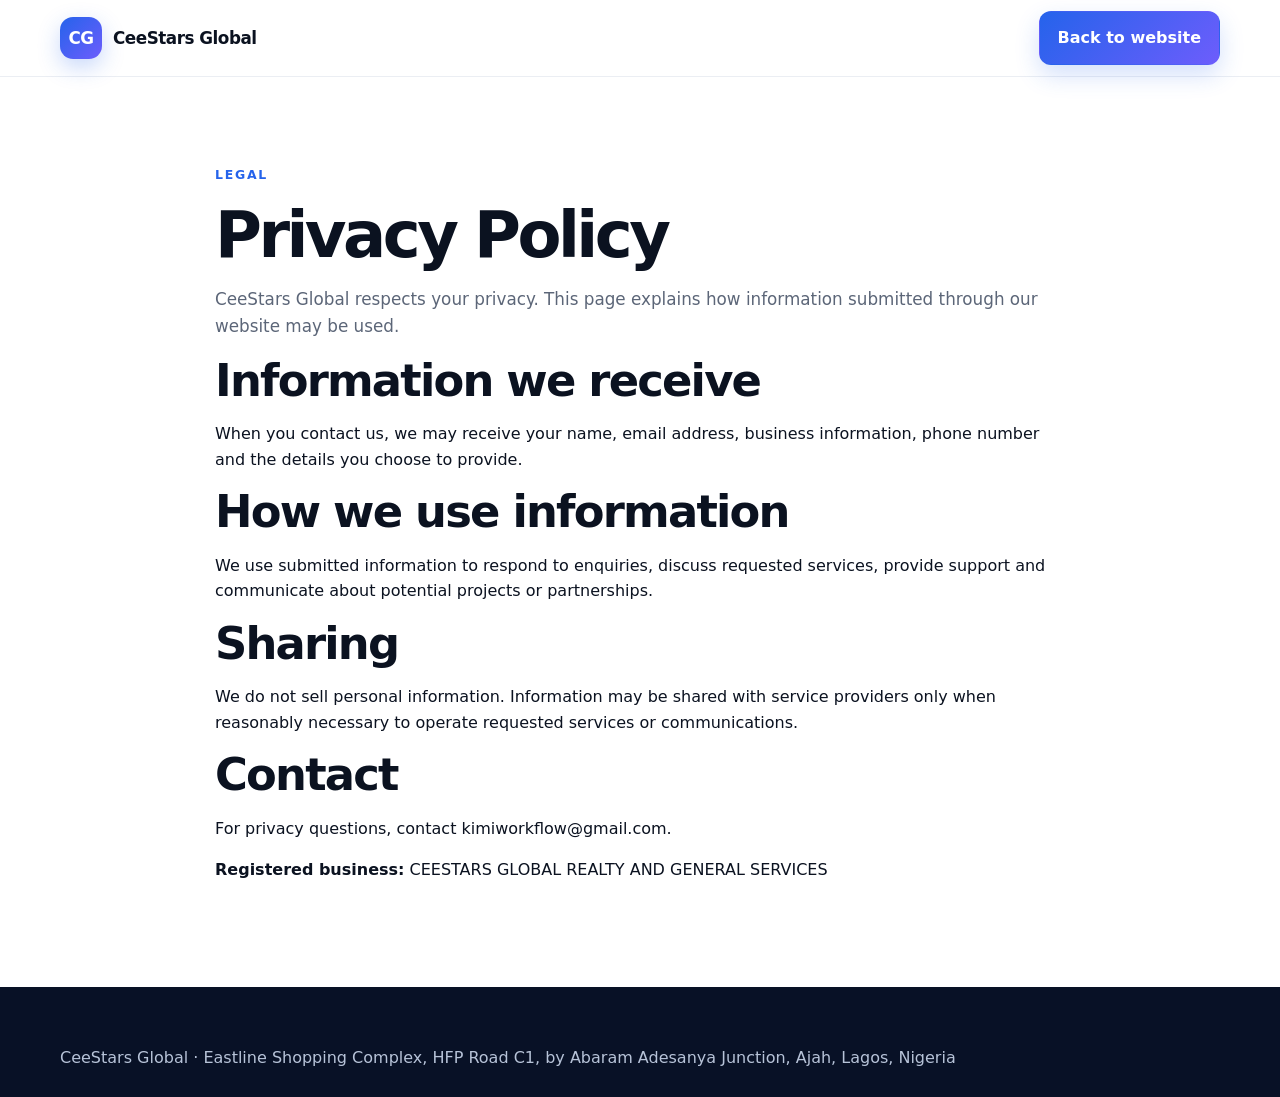
==== privacy.html @ 8e91f894 "Add files via upload" ====
<!doctype html><html lang="en"><head><meta charset="utf-8"><meta name="viewport" content="width=device-width,initial-scale=1"><title>Privacy Policy | CeeStars Global</title><link rel="stylesheet" href="styles.css"></head><body><header><div class="container nav"><a class="brand" href="index.html"><span class="logo">CG</span><span>CeeStars Global</span></a><a class="btn btn-primary" href="index.html">Back to website</a></div></header><main><section><div class="container" style="max-width:850px"><div class="kicker">Legal</div><h1>Privacy Policy</h1><p class="lead">CeeStars Global respects your privacy. This page explains how information submitted through our website may be used.</p><h2>Information we receive</h2><p>When you contact us, we may receive your name, email address, business information, phone number and the details you choose to provide.</p><h2>How we use information</h2><p>We use submitted information to respond to enquiries, discuss requested services, provide support and communicate about potential projects or partnerships.</p><h2>Sharing</h2><p>We do not sell personal information. Information may be shared with service providers only when reasonably necessary to operate requested services or communications.</p><h2>Contact</h2><p>For privacy questions, contact <a href="mailto:kimiworkflow@gmail.com">kimiworkflow@gmail.com</a>.</p><p><strong>Registered business:</strong> CEESTARS GLOBAL REALTY AND GENERAL SERVICES</p></div></section></main><footer><div class="container">CeeStars Global · Eastline Shopping Complex, HFP Road C1, by Abaram Adesanya Junction, Ajah, Lagos, Nigeria</div></footer></body></html>
---- styles.css ----
:root{
  --ink:#0b1220;
  --muted:#5c6678;
  --paper:#f7f9fc;
  --white:#ffffff;
  --navy:#0b1733;
  --blue:#2563eb;
  --cyan:#16b8d4;
  --violet:#6d5dfc;
  --line:#e6eaf1;
  --shadow:0 18px 50px rgba(11,23,51,.10);
  --radius:22px;
}
*{box-sizing:border-box}
html{scroll-behavior:smooth}
body{margin:0;font-family:Inter,ui-sans-serif,system-ui,-apple-system,BlinkMacSystemFont,"Segoe UI",sans-serif;color:var(--ink);background:var(--white);line-height:1.6}
a{text-decoration:none;color:inherit}
.container{width:min(1160px,92%);margin:auto}
header{position:sticky;top:0;z-index:50;background:rgba(255,255,255,.92);backdrop-filter:blur(16px);border-bottom:1px solid rgba(230,234,241,.8)}
.nav{height:76px;display:flex;align-items:center;justify-content:space-between;gap:24px}
.brand{display:flex;align-items:center;gap:11px;font-weight:800;letter-spacing:-.03em}
.logo{width:42px;height:42px;border-radius:13px;display:grid;place-items:center;color:#fff;font-weight:900;background:linear-gradient(135deg,var(--blue),var(--violet));box-shadow:0 8px 22px rgba(37,99,235,.25)}
.brand span{font-size:1.05rem}
.navlinks{display:flex;gap:20px;align-items:center;font-size:.92rem;font-weight:650;color:#39445a}
.navlinks a:hover{color:var(--blue)}
.btn{display:inline-flex;align-items:center;justify-content:center;gap:8px;padding:13px 18px;border-radius:12px;font-weight:750;border:1px solid transparent;transition:.2s}
.btn-primary{color:#fff;background:linear-gradient(135deg,var(--blue),var(--violet));box-shadow:0 10px 25px rgba(37,99,235,.2)}
.btn-primary:hover{transform:translateY(-1px);box-shadow:0 14px 30px rgba(37,99,235,.27)}
.btn-secondary{background:#fff;border-color:var(--line)}
.menu{display:none;border:0;background:none;font-size:1.5rem}
.hero{background:
 radial-gradient(circle at 85% 20%,rgba(22,184,212,.18),transparent 27%),
 radial-gradient(circle at 70% 75%,rgba(109,93,252,.15),transparent 30%),
 linear-gradient(180deg,#f8fbff 0%,#fff 100%);
 padding:92px 0 78px;overflow:hidden}
.hero-grid{display:grid;grid-template-columns:1.08fr .92fr;gap:56px;align-items:center}
.eyebrow{display:inline-flex;padding:7px 12px;border:1px solid #dce7ff;border-radius:999px;background:#f1f6ff;color:#2453bd;font-size:.82rem;font-weight:800}
h1{font-size:clamp(2.7rem,5vw,4.65rem);line-height:1.02;letter-spacing:-.055em;margin:18px 0}
.gradient{background:linear-gradient(90deg,var(--blue),var(--violet),var(--cyan));-webkit-background-clip:text;background-clip:text;color:transparent}
.hero p{font-size:1.15rem;color:var(--muted);max-width:680px}
.actions{display:flex;gap:12px;flex-wrap:wrap;margin-top:28px}
.meta{display:flex;gap:10px;flex-wrap:wrap;margin-top:24px;color:#566176;font-size:.88rem;font-weight:650}
.meta span{padding:7px 10px;background:#fff;border:1px solid var(--line);border-radius:999px}
.visual{position:relative;min-height:420px}
.orbit{position:absolute;inset:20px;border-radius:40px;background:linear-gradient(145deg,#0b1733,#162a52);box-shadow:var(--shadow);overflow:hidden}
.orbit:before,.orbit:after{content:"";position:absolute;border-radius:50%;filter:blur(1px)}
.orbit:before{width:280px;height:280px;right:-80px;top:-80px;background:radial-gradient(circle,rgba(22,184,212,.5),transparent 68%)}
.orbit:after{width:320px;height:320px;left:-130px;bottom:-160px;background:radial-gradient(circle,rgba(109,93,252,.55),transparent 68%)}
.network{position:absolute;inset:48px;display:grid;place-items:center}
.node{position:absolute;width:90px;height:90px;border-radius:24px;background:rgba(255,255,255,.09);border:1px solid rgba(255,255,255,.16);display:grid;place-items:center;color:#fff;font-weight:850;text-align:center;backdrop-filter:blur(8px)}
.node.main{width:128px;height:128px;border-radius:34px;background:linear-gradient(135deg,var(--blue),var(--violet));font-size:1.35rem;box-shadow:0 20px 50px rgba(0,0,0,.22)}
.n1{top:0;left:20%}.n2{top:24%;right:2%}.n3{bottom:4%;right:17%}.n4{bottom:0;left:8%}.n5{top:43%;left:0}
.line{position:absolute;height:2px;background:linear-gradient(90deg,rgba(22,184,212,.2),rgba(255,255,255,.45),rgba(109,93,252,.2));transform-origin:left center}
.l1{width:210px;top:26%;left:29%;transform:rotate(8deg)}.l2{width:210px;top:47%;left:55%;transform:rotate(-35deg)}.l3{width:230px;top:67%;left:31%;transform:rotate(24deg)}.l4{width:170px;top:48%;left:13%;transform:rotate(-10deg)}
section{padding:88px 0}
.section-head{max-width:720px;margin-bottom:40px}
.kicker{font-size:.78rem;text-transform:uppercase;letter-spacing:.14em;font-weight:850;color:var(--blue)}
h2{font-size:clamp(2rem,3.5vw,3.1rem);line-height:1.08;letter-spacing:-.04em;margin:9px 0 14px}
.lead{color:var(--muted);font-size:1.05rem}
.grid{display:grid;gap:18px}
.cards{grid-template-columns:repeat(3,1fr)}
.card{padding:28px;background:#fff;border:1px solid var(--line);border-radius:var(--radius);box-shadow:0 10px 35px rgba(11,23,51,.045)}
.card:hover{transform:translateY(-3px);box-shadow:var(--shadow);transition:.2s}
.icon{width:46px;height:46px;border-radius:14px;display:grid;place-items:center;background:#eef4ff;color:var(--blue);font-size:1.2rem;margin-bottom:18px}
.card h3{margin:0 0 8px;font-size:1.1rem}
.card p{margin:0;color:var(--muted);font-size:.94rem}
.dark{background:var(--navy);color:#fff}
.dark .lead{color:#b7c3d8}.dark .kicker{color:#66d9eb}
.dark .card{background:rgba(255,255,255,.055);border-color:rgba(255,255,255,.10);box-shadow:none}
.dark .icon{background:rgba(37,99,235,.18);color:#8ab1ff}
.split{display:grid;grid-template-columns:1fr 1fr;gap:50px;align-items:center}
.checks{display:grid;gap:14px;margin-top:25px}
.check{display:flex;gap:12px;align-items:flex-start}
.check b{display:block}.check p{margin:2px 0 0;color:var(--muted);font-size:.93rem}
.checkmark{width:26px;height:26px;border-radius:50%;display:grid;place-items:center;background:#e9f8f7;color:#07867e;font-weight:900;flex:none}
.statbox{padding:32px;border:1px solid var(--line);border-radius:28px;background:linear-gradient(145deg,#f7fbff,#fff)}
.statgrid{display:grid;grid-template-columns:1fr 1fr;gap:14px;margin-top:18px}
.stat{padding:20px;background:#fff;border:1px solid var(--line);border-radius:18px}
.stat strong{font-size:1.6rem;display:block}.stat span{font-size:.85rem;color:var(--muted)}
.industry{display:flex;flex-wrap:wrap;gap:10px}.pill{padding:10px 13px;border:1px solid var(--line);border-radius:999px;background:#fff;font-weight:650;color:#465166}
.cta{padding:55px;border-radius:30px;background:linear-gradient(135deg,#0b1733,#173a73 55%,#2458b8);color:#fff;display:flex;justify-content:space-between;gap:30px;align-items:center;box-shadow:var(--shadow)}
.cta p{color:#c9d5e9;max-width:650px}
footer{background:#081126;color:#b7c3d8;padding:58px 0 26px}
.footer-grid{display:grid;grid-template-columns:1.4fr 1fr 1fr;gap:40px}
footer h3,footer h4{color:#fff;margin-top:0}
footer a:hover{color:#fff}
.footer-bottom{border-top:1px solid rgba(255,255,255,.1);margin-top:35px;padding-top:20px;font-size:.84rem;display:flex;justify-content:space-between;gap:20px;flex-wrap:wrap}
small{color:#6c7890}
form{display:grid;gap:14px}
input,textarea,select{width:100%;padding:14px 15px;border:1px solid var(--line);border-radius:12px;font:inherit;background:#fff}
textarea{min-height:145px;resize:vertical}
@media(max-width:900px){
 .navlinks{display:none}.menu{display:block}.hero-grid,.split{grid-template-columns:1fr}.visual{min-height:350px}.cards{grid-template-columns:1fr 1fr}.footer-grid{grid-template-columns:1fr 1fr}
}
@media(max-width:600px){
 .hero{padding:65px 0}.visual{min-height:300px}.orbit{inset:0}.node{transform:scale(.8)}.cards{grid-template-columns:1fr}.footer-grid{grid-template-columns:1fr}.cta{padding:34px;display:block}.cta .btn{margin-top:12px}.nav{height:68px}
}

.hidden-field{display:none!important;}
form label{display:block;margin-bottom:14px;font-weight:600;}
form input,form select,form textarea{width:100%;margin-top:6px;padding:12px 14px;border:1px solid rgba(255,255,255,.14);border-radius:10px;background:rgba(255,255,255,.04);color:inherit;font:inherit;box-sizing:border-box;}
form textarea{resize:vertical;}
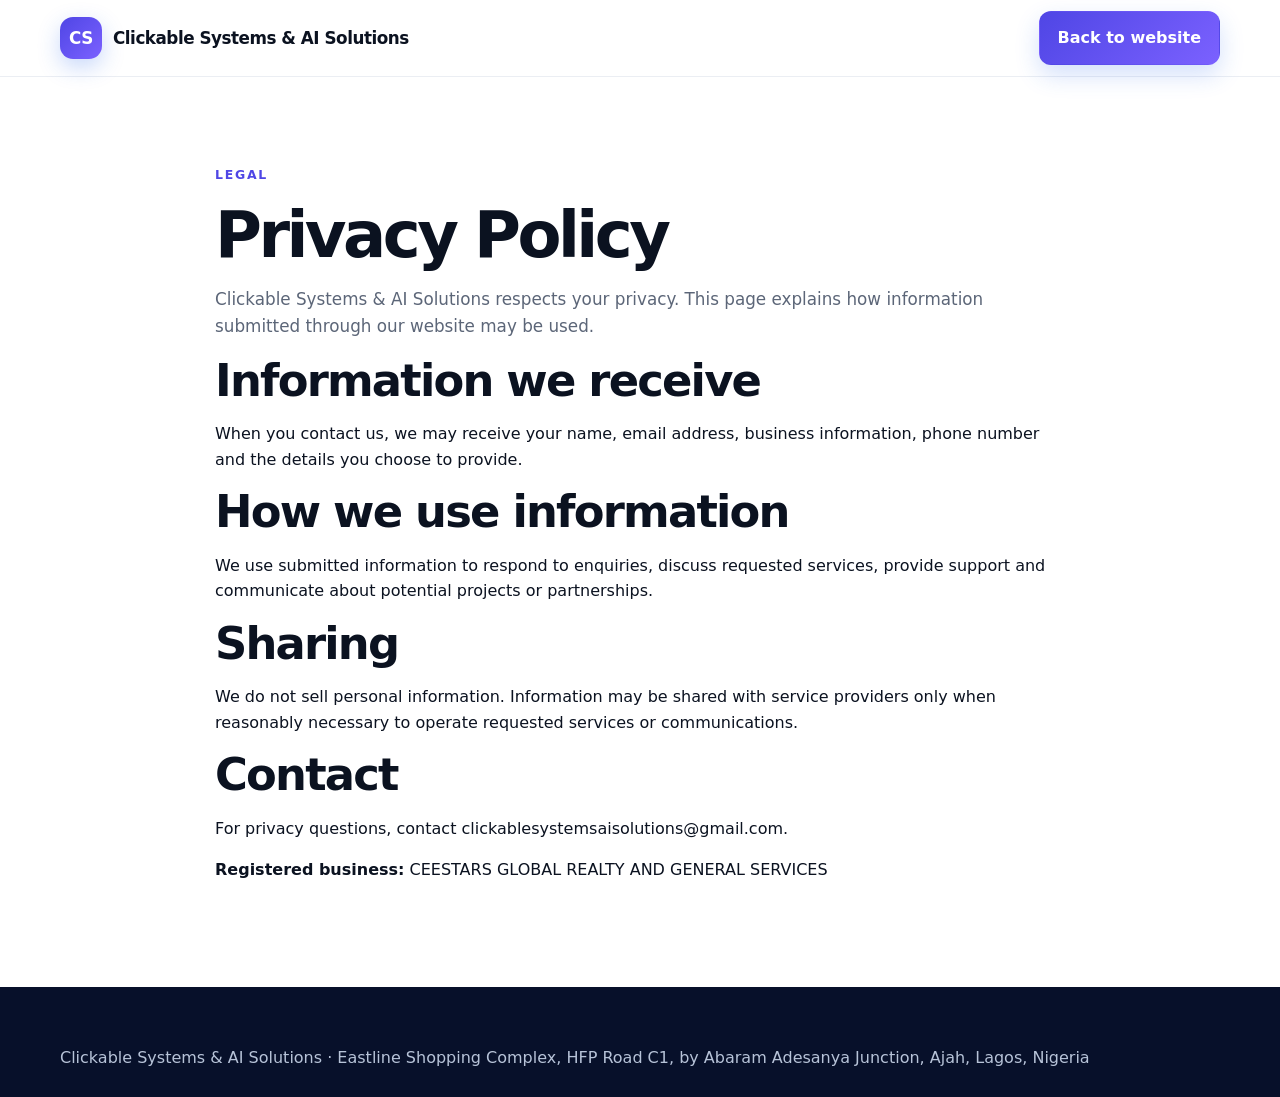
==== commit 1a995ae7: "Add files via upload" ====
--- a/privacy.html
+++ b/privacy.html
@@ -1 +1 @@
-<!doctype html><html lang="en"><head><meta charset="utf-8"><meta name="viewport" content="width=device-width,initial-scale=1"><title>Privacy Policy | CeeStars Global</title><link rel="stylesheet" href="styles.css"></head><body><header><div class="container nav"><a class="brand" href="index.html"><span class="logo">CG</span><span>CeeStars Global</span></a><a class="btn btn-primary" href="index.html">Back to website</a></div></header><main><section><div class="container" style="max-width:850px"><div class="kicker">Legal</div><h1>Privacy Policy</h1><p class="lead">CeeStars Global respects your privacy. This page explains how information submitted through our website may be used.</p><h2>Information we receive</h2><p>When you contact us, we may receive your name, email address, business information, phone number and the details you choose to provide.</p><h2>How we use information</h2><p>We use submitted information to respond to enquiries, discuss requested services, provide support and communicate about potential projects or partnerships.</p><h2>Sharing</h2><p>We do not sell personal information. Information may be shared with service providers only when reasonably necessary to operate requested services or communications.</p><h2>Contact</h2><p>For privacy questions, contact <a href="mailto:kimiworkflow@gmail.com">kimiworkflow@gmail.com</a>.</p><p><strong>Registered business:</strong> CEESTARS GLOBAL REALTY AND GENERAL SERVICES</p></div></section></main><footer><div class="container">CeeStars Global · Eastline Shopping Complex, HFP Road C1, by Abaram Adesanya Junction, Ajah, Lagos, Nigeria</div></footer></body></html>+<!doctype html><html lang="en"><head><meta charset="utf-8"><meta name="viewport" content="width=device-width,initial-scale=1"><title>Privacy Policy | Clickable Systems & AI Solutions</title><link rel="stylesheet" href="styles.css"></head><body><header><div class="container nav"><a class="brand" href="index.html"><span class="logo">CS</span><span>Clickable Systems & AI Solutions</span></a><a class="btn btn-primary" href="index.html">Back to website</a></div></header><main><section><div class="container" style="max-width:850px"><div class="kicker">Legal</div><h1>Privacy Policy</h1><p class="lead">Clickable Systems & AI Solutions respects your privacy. This page explains how information submitted through our website may be used.</p><h2>Information we receive</h2><p>When you contact us, we may receive your name, email address, business information, phone number and the details you choose to provide.</p><h2>How we use information</h2><p>We use submitted information to respond to enquiries, discuss requested services, provide support and communicate about potential projects or partnerships.</p><h2>Sharing</h2><p>We do not sell personal information. Information may be shared with service providers only when reasonably necessary to operate requested services or communications.</p><h2>Contact</h2><p>For privacy questions, contact <a href="mailto:clickablesystemsaisolutions@gmail.com">clickablesystemsaisolutions@gmail.com</a>.</p><p><strong>Registered business:</strong> CEESTARS GLOBAL REALTY AND GENERAL SERVICES</p></div></section></main><footer><div class="container">Clickable Systems & AI Solutions · Eastline Shopping Complex, HFP Road C1, by Abaram Adesanya Junction, Ajah, Lagos, Nigeria</div></footer></body></html>
--- a/styles.css
+++ b/styles.css
@@ -4,10 +4,12 @@
   --muted:#5c6678;
   --paper:#f7f9fc;
   --white:#ffffff;
-  --navy:#0b1733;
-  --blue:#2563eb;
-  --cyan:#16b8d4;
-  --violet:#6d5dfc;
+  --navy:#07102a;
+  --blue:#4f46e5;
+  --cyan:#00d9ff;
+  --pink:#f9d5e5;
+  --pink-soft:#fce7f3;
+  --violet:#7b61ff;
   --line:#e6eaf1;
   --shadow:0 18px 50px rgba(11,23,51,.10);
   --radius:22px;
@@ -24,20 +26,22 @@
 .brand span{font-size:1.05rem}
 .navlinks{display:flex;gap:20px;align-items:center;font-size:.92rem;font-weight:650;color:#39445a}
 .navlinks a:hover{color:var(--blue)}
+.navlinks a:nth-child(4):hover,.navlinks a:nth-child(5):hover{color:#d9468b}
 .btn{display:inline-flex;align-items:center;justify-content:center;gap:8px;padding:13px 18px;border-radius:12px;font-weight:750;border:1px solid transparent;transition:.2s}
 .btn-primary{color:#fff;background:linear-gradient(135deg,var(--blue),var(--violet));box-shadow:0 10px 25px rgba(37,99,235,.2)}
 .btn-primary:hover{transform:translateY(-1px);box-shadow:0 14px 30px rgba(37,99,235,.27)}
 .btn-secondary{background:#fff;border-color:var(--line)}
 .menu{display:none;border:0;background:none;font-size:1.5rem}
-.hero{background:
- radial-gradient(circle at 85% 20%,rgba(22,184,212,.18),transparent 27%),
- radial-gradient(circle at 70% 75%,rgba(109,93,252,.15),transparent 30%),
+ .hero{background:
+ radial-gradient(circle at 84% 18%,rgba(0,217,255,.16),transparent 27%),
+ radial-gradient(circle at 68% 78%,rgba(123,97,255,.15),transparent 30%),
+ radial-gradient(circle at 12% 78%,rgba(249,213,229,.32),transparent 25%),
  linear-gradient(180deg,#f8fbff 0%,#fff 100%);
  padding:92px 0 78px;overflow:hidden}
 .hero-grid{display:grid;grid-template-columns:1.08fr .92fr;gap:56px;align-items:center}
-.eyebrow{display:inline-flex;padding:7px 12px;border:1px solid #dce7ff;border-radius:999px;background:#f1f6ff;color:#2453bd;font-size:.82rem;font-weight:800}
+.eyebrow{display:inline-flex;padding:7px 12px;border:1px solid #ead5e2;border-radius:999px;background:linear-gradient(90deg,#f1f6ff,#fff0f7);color:#4f46e5;font-size:.82rem;font-weight:800}
 h1{font-size:clamp(2.7rem,5vw,4.65rem);line-height:1.02;letter-spacing:-.055em;margin:18px 0}
-.gradient{background:linear-gradient(90deg,var(--blue),var(--violet),var(--cyan));-webkit-background-clip:text;background-clip:text;color:transparent}
+.gradient{background:linear-gradient(90deg,var(--blue),var(--violet),#d9468b,var(--cyan));-webkit-background-clip:text;background-clip:text;color:transparent}
 .hero p{font-size:1.15rem;color:var(--muted);max-width:680px}
 .actions{display:flex;gap:12px;flex-wrap:wrap;margin-top:28px}
 .meta{display:flex;gap:10px;flex-wrap:wrap;margin-top:24px;color:#566176;font-size:.88rem;font-weight:650}
@@ -61,27 +65,27 @@
 .grid{display:grid;gap:18px}
 .cards{grid-template-columns:repeat(3,1fr)}
 .card{padding:28px;background:#fff;border:1px solid var(--line);border-radius:var(--radius);box-shadow:0 10px 35px rgba(11,23,51,.045)}
-.card:hover{transform:translateY(-3px);box-shadow:var(--shadow);transition:.2s}
-.icon{width:46px;height:46px;border-radius:14px;display:grid;place-items:center;background:#eef4ff;color:var(--blue);font-size:1.2rem;margin-bottom:18px}
+.card:hover{transform:translateY(-3px);box-shadow:0 18px 50px rgba(79,70,229,.12),0 8px 24px rgba(249,213,229,.28);transition:.2s;border-color:#ead5e2}
+.icon{width:46px;height:46px;border-radius:14px;display:grid;place-items:center;background:linear-gradient(135deg,#eef4ff,var(--pink-soft));color:var(--blue);font-size:1.2rem;margin-bottom:18px}
 .card h3{margin:0 0 8px;font-size:1.1rem}
 .card p{margin:0;color:var(--muted);font-size:.94rem}
 .dark{background:var(--navy);color:#fff}
 .dark .lead{color:#b7c3d8}.dark .kicker{color:#66d9eb}
 .dark .card{background:rgba(255,255,255,.055);border-color:rgba(255,255,255,.10);box-shadow:none}
-.dark .icon{background:rgba(37,99,235,.18);color:#8ab1ff}
+.dark .icon{background:linear-gradient(135deg,rgba(79,70,229,.22),rgba(249,213,229,.12));color:#8ab1ff}
 .split{display:grid;grid-template-columns:1fr 1fr;gap:50px;align-items:center}
 .checks{display:grid;gap:14px;margin-top:25px}
 .check{display:flex;gap:12px;align-items:flex-start}
 .check b{display:block}.check p{margin:2px 0 0;color:var(--muted);font-size:.93rem}
-.checkmark{width:26px;height:26px;border-radius:50%;display:grid;place-items:center;background:#e9f8f7;color:#07867e;font-weight:900;flex:none}
-.statbox{padding:32px;border:1px solid var(--line);border-radius:28px;background:linear-gradient(145deg,#f7fbff,#fff)}
+.checkmark{width:26px;height:26px;border-radius:50%;display:grid;place-items:center;background:linear-gradient(135deg,#e9f8f7,var(--pink-soft));color:#b83278;font-weight:900;flex:none}
+.statbox{padding:32px;border:1px solid #ead5e2;border-radius:28px;background:linear-gradient(145deg,#f7fbff,#fff7fb)}
 .statgrid{display:grid;grid-template-columns:1fr 1fr;gap:14px;margin-top:18px}
 .stat{padding:20px;background:#fff;border:1px solid var(--line);border-radius:18px}
 .stat strong{font-size:1.6rem;display:block}.stat span{font-size:.85rem;color:var(--muted)}
 .industry{display:flex;flex-wrap:wrap;gap:10px}.pill{padding:10px 13px;border:1px solid var(--line);border-radius:999px;background:#fff;font-weight:650;color:#465166}
-.cta{padding:55px;border-radius:30px;background:linear-gradient(135deg,#0b1733,#173a73 55%,#2458b8);color:#fff;display:flex;justify-content:space-between;gap:30px;align-items:center;box-shadow:var(--shadow)}
+.cta{padding:55px;border-radius:30px;background:linear-gradient(135deg,#07102a,#173a73 52%,#4f46e5 82%,#b83278);color:#fff;display:flex;justify-content:space-between;gap:30px;align-items:center;box-shadow:var(--shadow)}
 .cta p{color:#c9d5e9;max-width:650px}
-footer{background:#081126;color:#b7c3d8;padding:58px 0 26px}
+footer{background:#07102a;color:#b7c3d8;padding:58px 0 26px}
 .footer-grid{display:grid;grid-template-columns:1.4fr 1fr 1fr;gap:40px}
 footer h3,footer h4{color:#fff;margin-top:0}
 footer a:hover{color:#fff}
